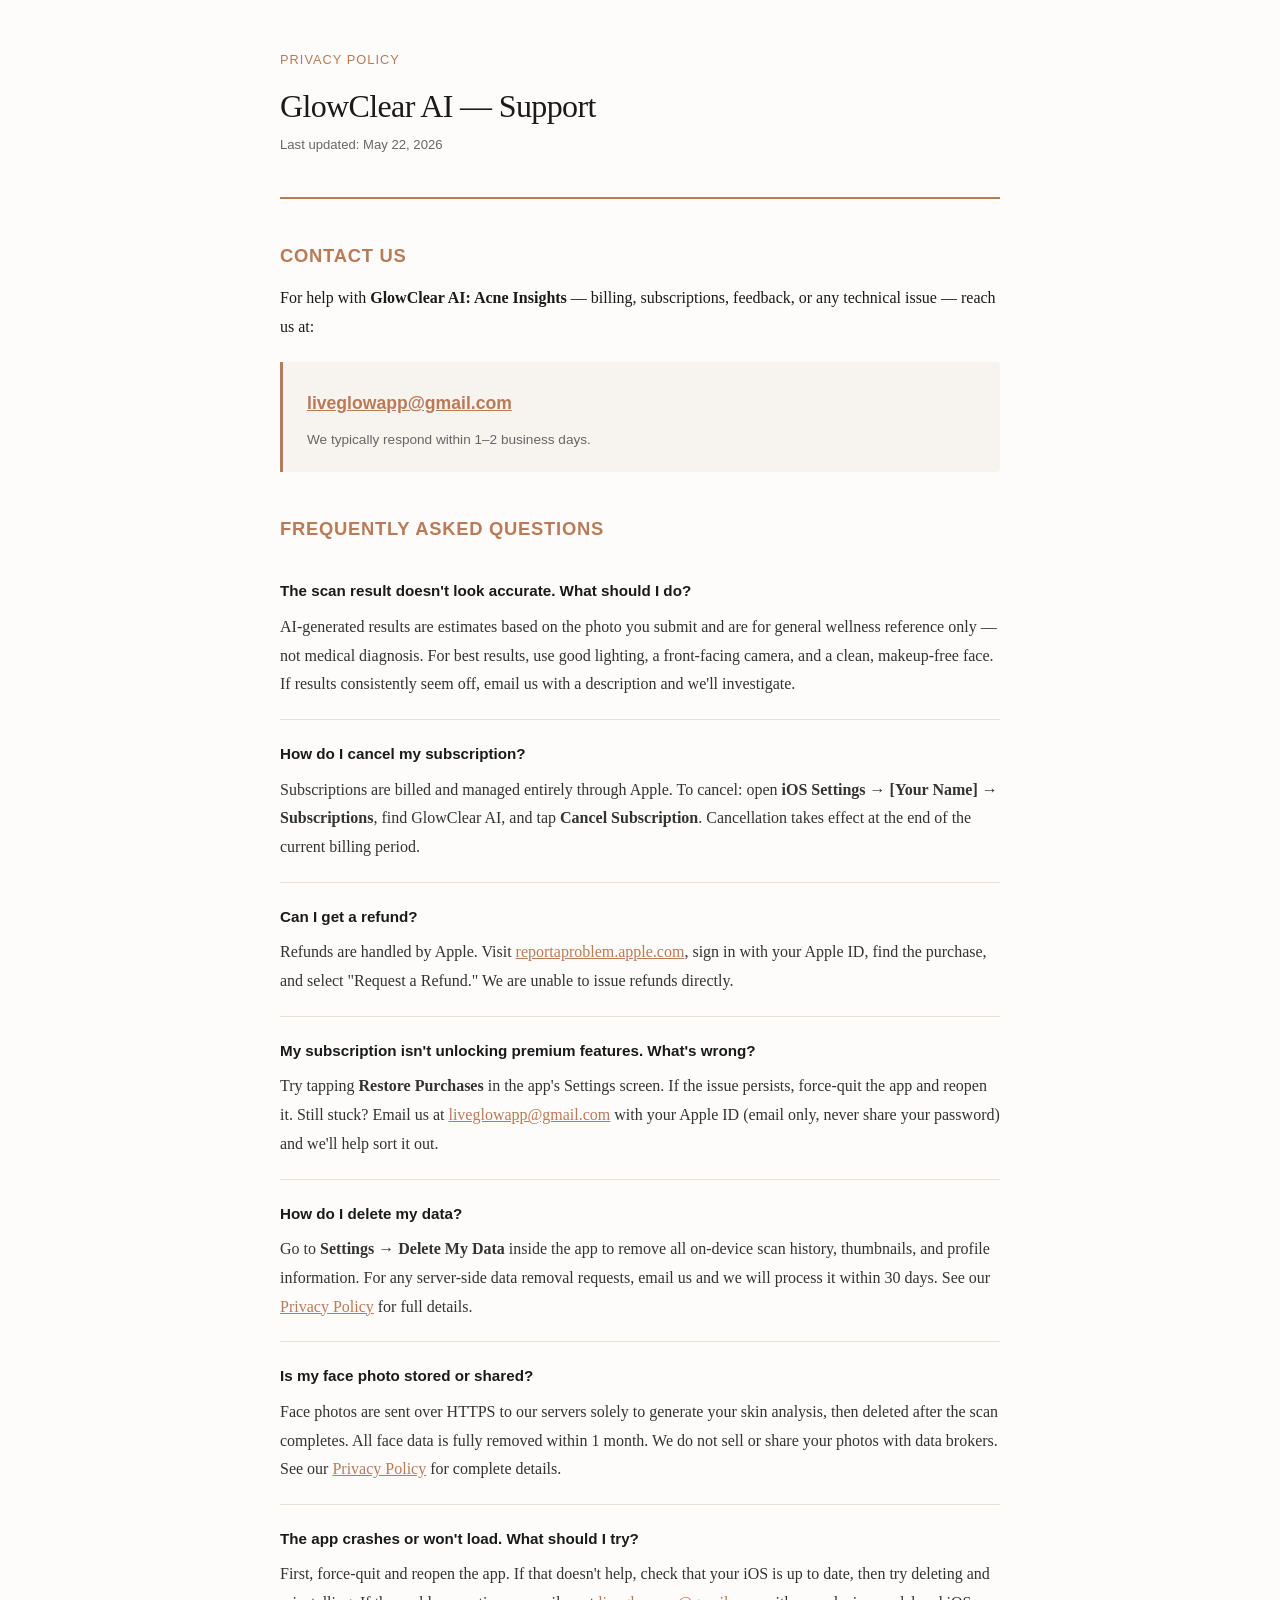
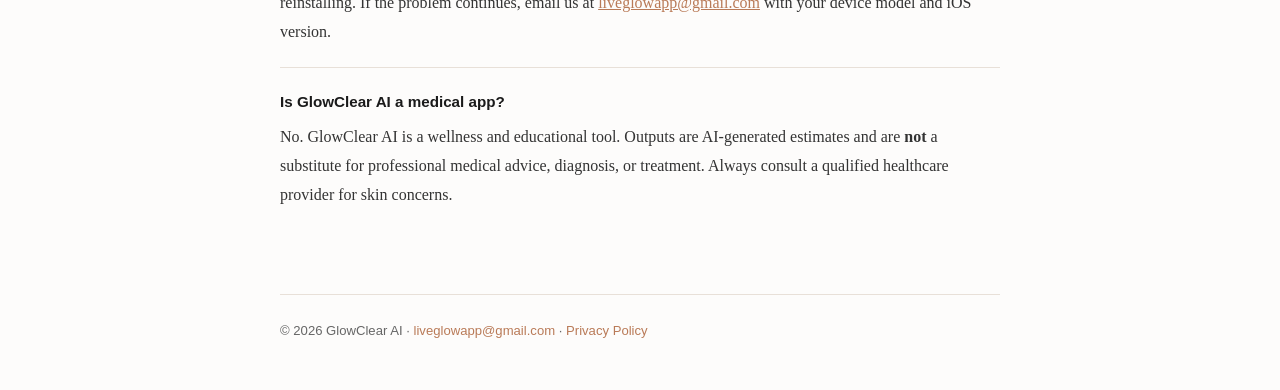
==== glowclear-ai/support/index.html @ 77bde7a2 "Add GlowClear AI support page with FAQ" ====
<!DOCTYPE html>
<html lang="en">
<head>
  <meta charset="UTF-8" />
  <meta name="viewport" content="width=device-width, initial-scale=1.0" />
  <title>GlowClear AI — Support</title>
  <style>
    :root {
      --bg: #fdfcfb;
      --text: #1a1a1a;
      --muted: #666;
      --accent: #b97a57;
      --border: #e8e0d8;
      --section-bg: #f7f3ef;
    }
    * { box-sizing: border-box; margin: 0; padding: 0; }
    body {
      background: var(--bg);
      color: var(--text);
      font-family: 'Georgia', serif;
      font-size: 16px;
      line-height: 1.8;
      padding: 0 1rem;
    }
    header {
      max-width: 720px;
      margin: 3rem auto 2rem;
      border-bottom: 2px solid var(--accent);
      padding-bottom: 1.5rem;
    }
    header nav {
      font-family: 'Helvetica Neue', sans-serif;
      font-size: 0.8rem;
      letter-spacing: 0.08em;
      text-transform: uppercase;
      color: var(--muted);
      margin-bottom: 1rem;
    }
    header nav a { color: var(--accent); text-decoration: none; }
    header nav a:hover { text-decoration: underline; }
    h1 {
      font-size: 2rem;
      font-weight: normal;
      letter-spacing: -0.02em;
      line-height: 1.2;
      margin-bottom: 0.5rem;
    }
    .meta {
      font-family: 'Helvetica Neue', sans-serif;
      font-size: 0.82rem;
      color: var(--muted);
    }
    main { max-width: 720px; margin: 0 auto 4rem; }
    h2 {
      font-size: 1.15rem;
      font-weight: bold;
      font-family: 'Helvetica Neue', sans-serif;
      letter-spacing: 0.04em;
      text-transform: uppercase;
      margin: 2.5rem 0 0.75rem;
      color: var(--accent);
    }
    p { margin-bottom: 1rem; }
    a { color: var(--accent); }
    .contact-box {
      background: var(--section-bg);
      border-left: 3px solid var(--accent);
      padding: 1.25rem 1.5rem;
      margin: 1.25rem 0;
      border-radius: 0 4px 4px 0;
    }
    .contact-box .email {
      font-size: 1.1rem;
      font-family: 'Helvetica Neue', sans-serif;
      font-weight: bold;
      display: block;
      margin: 0.4rem 0 0.5rem;
    }
    .contact-box .note {
      font-family: 'Helvetica Neue', sans-serif;
      font-size: 0.85rem;
      color: var(--muted);
      margin: 0;
    }
    .faq-item {
      border-bottom: 1px solid var(--border);
      padding: 1.25rem 0;
    }
    .faq-item:last-child { border-bottom: none; }
    .faq-q {
      font-family: 'Helvetica Neue', sans-serif;
      font-weight: bold;
      font-size: 0.95rem;
      margin-bottom: 0.5rem;
      color: var(--text);
    }
    .faq-a {
      margin: 0;
      color: #333;
    }
    footer {
      max-width: 720px;
      margin: 0 auto 3rem;
      padding-top: 1.5rem;
      border-top: 1px solid var(--border);
      font-family: 'Helvetica Neue', sans-serif;
      font-size: 0.82rem;
      color: var(--muted);
    }
    footer a { color: var(--accent); text-decoration: none; }
  </style>
</head>
<body>

<header>
  <nav>
    <a href="../privacy/">Privacy Policy</a>
  </nav>
  <h1>GlowClear AI — Support</h1>
  <p class="meta">Last updated: May 22, 2026</p>
</header>

<main>

  <h2>Contact Us</h2>
  <p>For help with <strong>GlowClear AI: Acne Insights</strong> — billing, subscriptions, feedback, or any technical issue — reach us at:</p>
  <div class="contact-box">
    <a class="email" href="mailto:liveglowapp@gmail.com">liveglowapp@gmail.com</a>
    <p class="note">We typically respond within 1–2 business days.</p>
  </div>

  <h2>Frequently Asked Questions</h2>

  <div class="faq-item">
    <p class="faq-q">The scan result doesn't look accurate. What should I do?</p>
    <p class="faq-a">AI-generated results are estimates based on the photo you submit and are for general wellness reference only — not medical diagnosis. For best results, use good lighting, a front-facing camera, and a clean, makeup-free face. If results consistently seem off, email us with a description and we'll investigate.</p>
  </div>

  <div class="faq-item">
    <p class="faq-q">How do I cancel my subscription?</p>
    <p class="faq-a">Subscriptions are billed and managed entirely through Apple. To cancel: open <strong>iOS Settings → [Your Name] → Subscriptions</strong>, find GlowClear AI, and tap <strong>Cancel Subscription</strong>. Cancellation takes effect at the end of the current billing period.</p>
  </div>

  <div class="faq-item">
    <p class="faq-q">Can I get a refund?</p>
    <p class="faq-a">Refunds are handled by Apple. Visit <a href="https://reportaproblem.apple.com" target="_blank">reportaproblem.apple.com</a>, sign in with your Apple ID, find the purchase, and select "Request a Refund." We are unable to issue refunds directly.</p>
  </div>

  <div class="faq-item">
    <p class="faq-q">My subscription isn't unlocking premium features. What's wrong?</p>
    <p class="faq-a">Try tapping <strong>Restore Purchases</strong> in the app's Settings screen. If the issue persists, force-quit the app and reopen it. Still stuck? Email us at <a href="mailto:liveglowapp@gmail.com">liveglowapp@gmail.com</a> with your Apple ID (email only, never share your password) and we'll help sort it out.</p>
  </div>

  <div class="faq-item">
    <p class="faq-q">How do I delete my data?</p>
    <p class="faq-a">Go to <strong>Settings → Delete My Data</strong> inside the app to remove all on-device scan history, thumbnails, and profile information. For any server-side data removal requests, email us and we will process it within 30 days. See our <a href="../privacy/">Privacy Policy</a> for full details.</p>
  </div>

  <div class="faq-item">
    <p class="faq-q">Is my face photo stored or shared?</p>
    <p class="faq-a">Face photos are sent over HTTPS to our servers solely to generate your skin analysis, then deleted after the scan completes. All face data is fully removed within 1 month. We do not sell or share your photos with data brokers. See our <a href="../privacy/">Privacy Policy</a> for complete details.</p>
  </div>

  <div class="faq-item">
    <p class="faq-q">The app crashes or won't load. What should I try?</p>
    <p class="faq-a">First, force-quit and reopen the app. If that doesn't help, check that your iOS is up to date, then try deleting and reinstalling. If the problem continues, email us at <a href="mailto:liveglowapp@gmail.com">liveglowapp@gmail.com</a> with your device model and iOS version.</p>
  </div>

  <div class="faq-item">
    <p class="faq-q">Is GlowClear AI a medical app?</p>
    <p class="faq-a">No. GlowClear AI is a wellness and educational tool. Outputs are AI-generated estimates and are <strong>not</strong> a substitute for professional medical advice, diagnosis, or treatment. Always consult a qualified healthcare provider for skin concerns.</p>
  </div>

</main>

<footer>
  <p>© 2026 GlowClear AI · <a href="mailto:liveglowapp@gmail.com">liveglowapp@gmail.com</a> · <a href="../privacy/">Privacy Policy</a></p>
</footer>

</body>
</html>
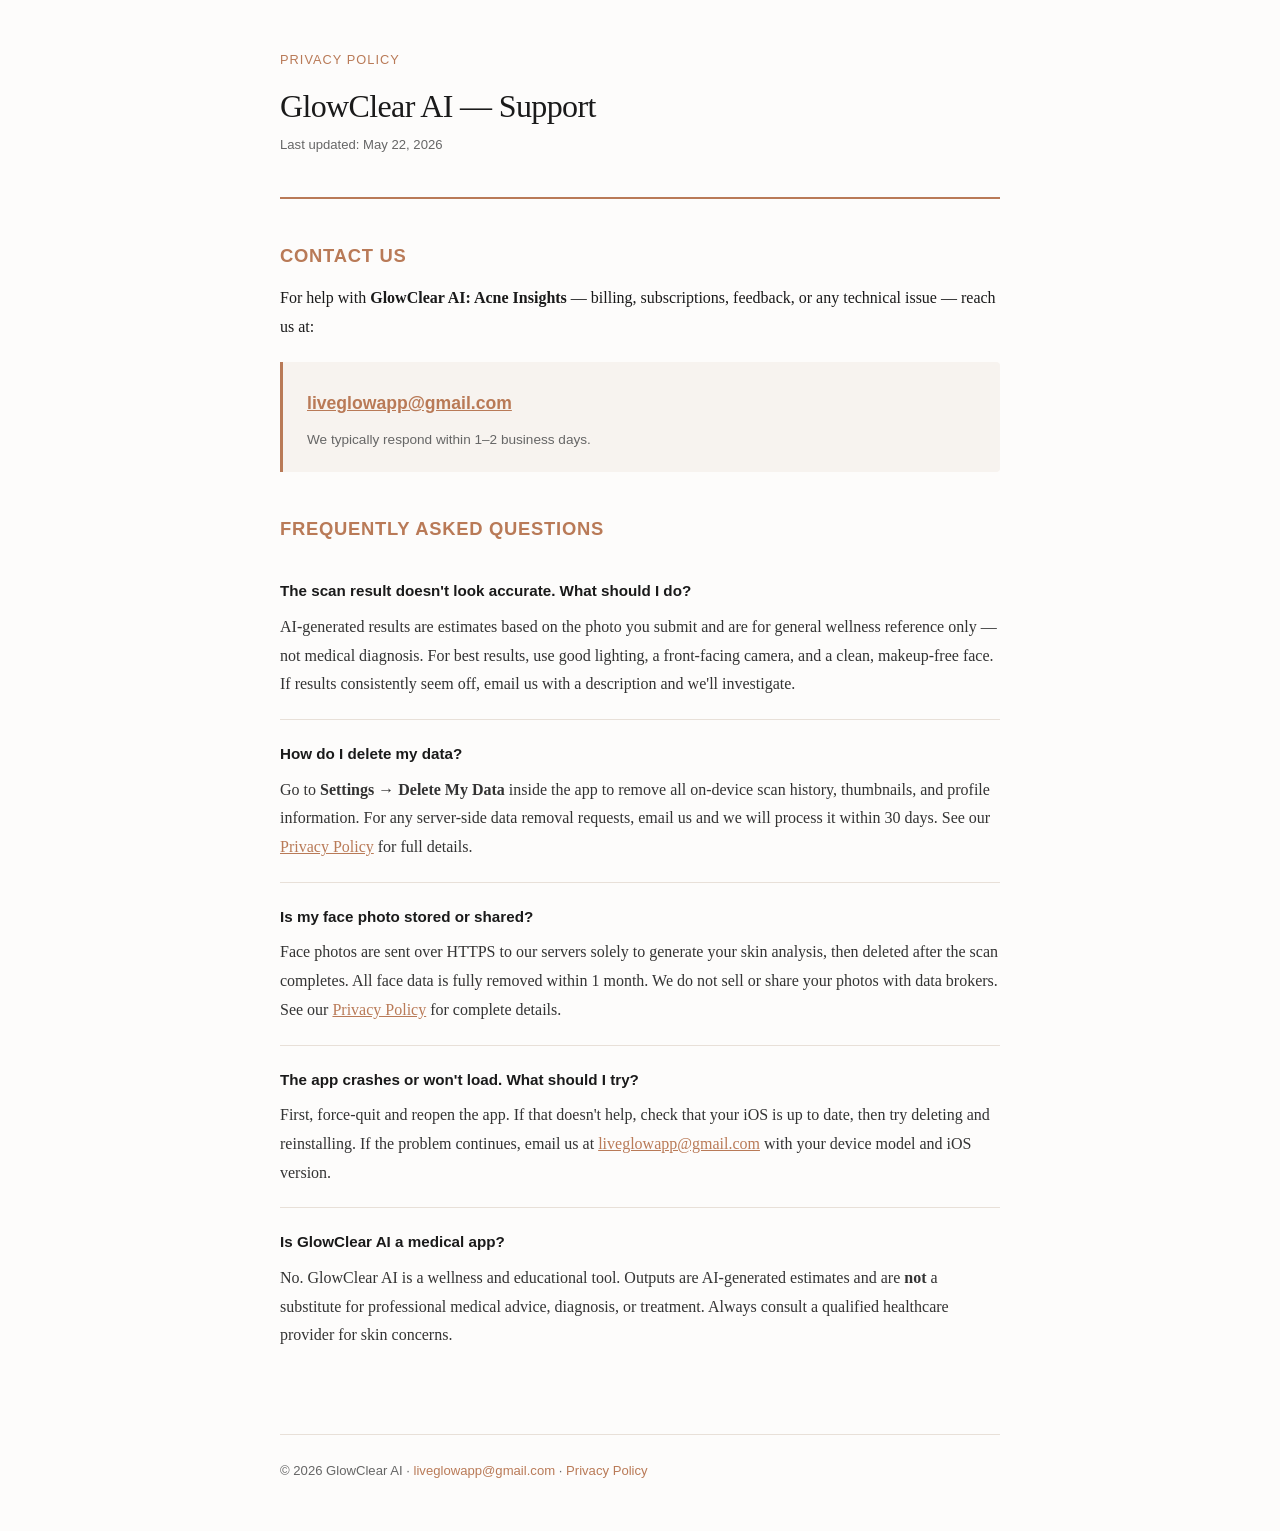
==== commit bc625296: "Remove cancel/refund FAQ items from support page" ====
--- a/glowclear-ai/support/index.html
+++ b/glowclear-ai/support/index.html
@@ -137,21 +137,6 @@
   </div>
 
   <div class="faq-item">
-    <p class="faq-q">How do I cancel my subscription?</p>
-    <p class="faq-a">Subscriptions are billed and managed entirely through Apple. To cancel: open <strong>iOS Settings → [Your Name] → Subscriptions</strong>, find GlowClear AI, and tap <strong>Cancel Subscription</strong>. Cancellation takes effect at the end of the current billing period.</p>
-  </div>
-
-  <div class="faq-item">
-    <p class="faq-q">Can I get a refund?</p>
-    <p class="faq-a">Refunds are handled by Apple. Visit <a href="https://reportaproblem.apple.com" target="_blank">reportaproblem.apple.com</a>, sign in with your Apple ID, find the purchase, and select "Request a Refund." We are unable to issue refunds directly.</p>
-  </div>
-
-  <div class="faq-item">
-    <p class="faq-q">My subscription isn't unlocking premium features. What's wrong?</p>
-    <p class="faq-a">Try tapping <strong>Restore Purchases</strong> in the app's Settings screen. If the issue persists, force-quit the app and reopen it. Still stuck? Email us at <a href="mailto:liveglowapp@gmail.com">liveglowapp@gmail.com</a> with your Apple ID (email only, never share your password) and we'll help sort it out.</p>
-  </div>
-
-  <div class="faq-item">
     <p class="faq-q">How do I delete my data?</p>
     <p class="faq-a">Go to <strong>Settings → Delete My Data</strong> inside the app to remove all on-device scan history, thumbnails, and profile information. For any server-side data removal requests, email us and we will process it within 30 days. See our <a href="../privacy/">Privacy Policy</a> for full details.</p>
   </div>
